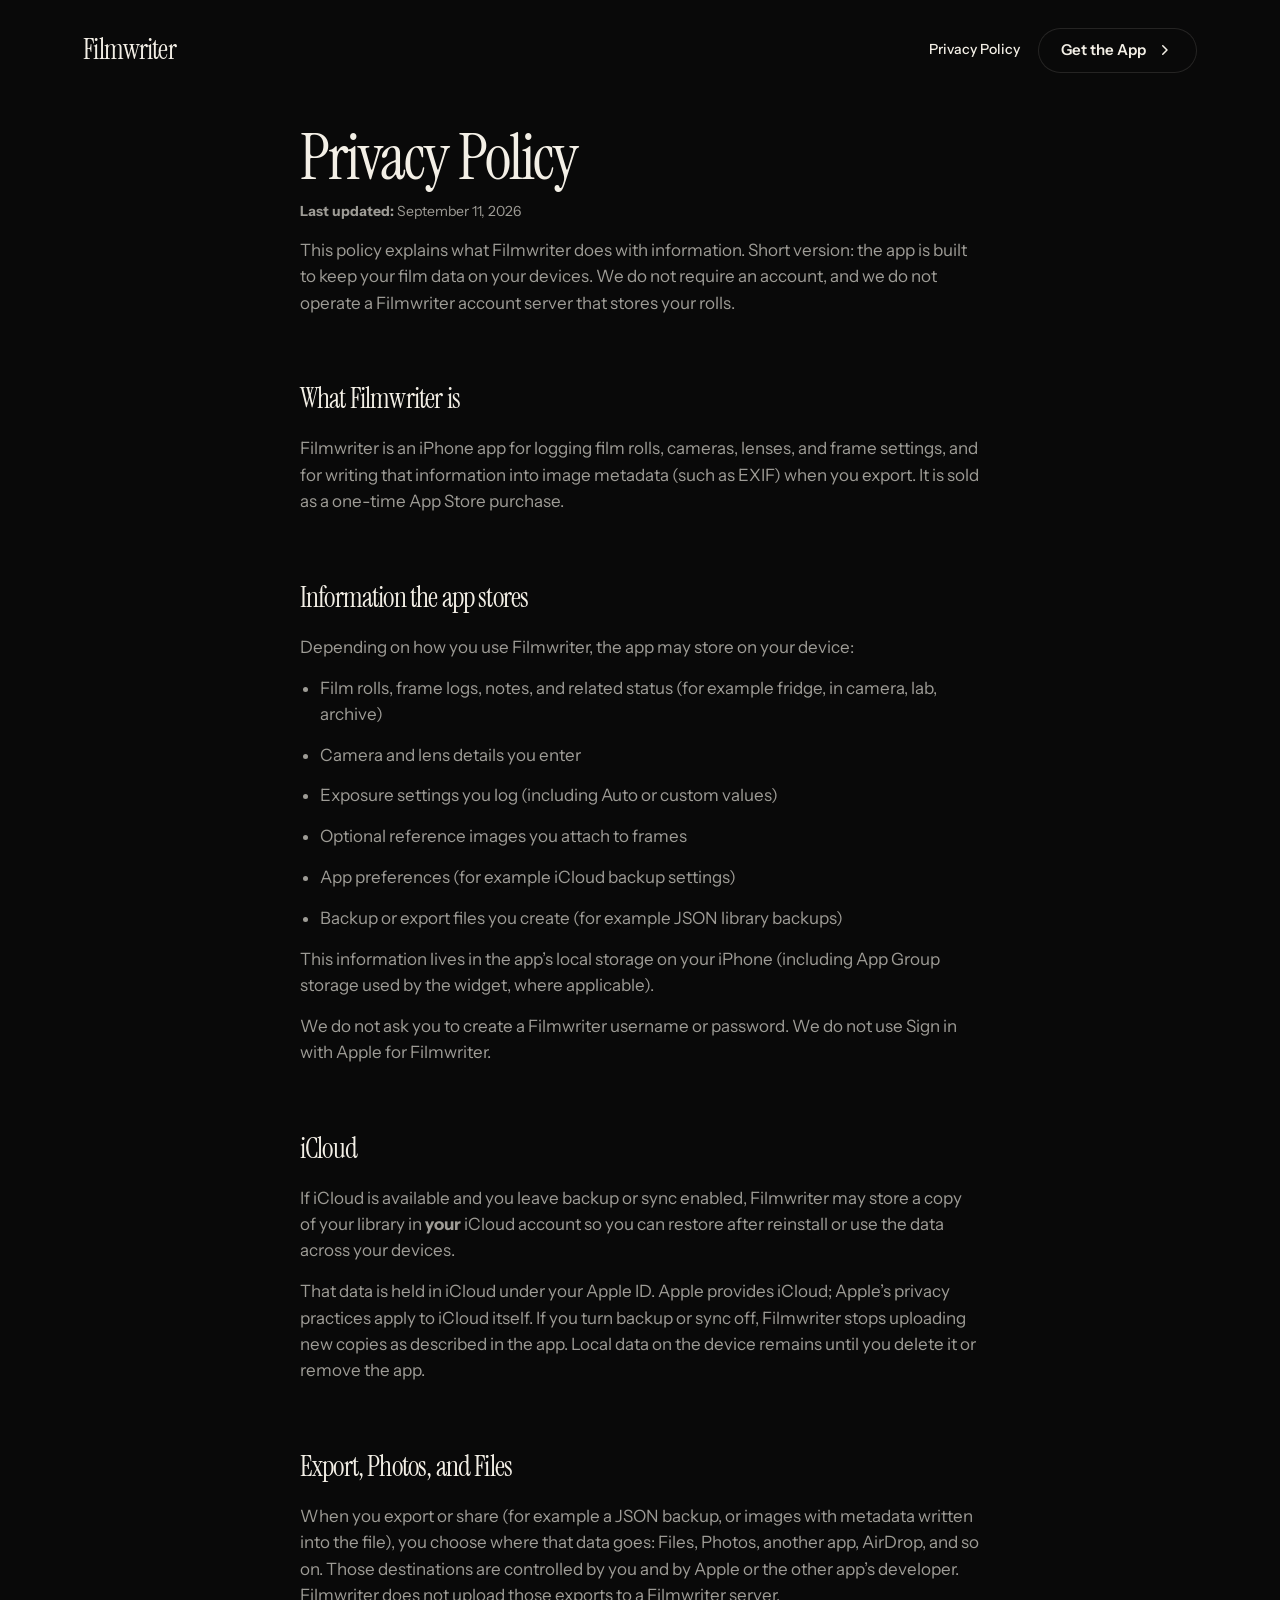
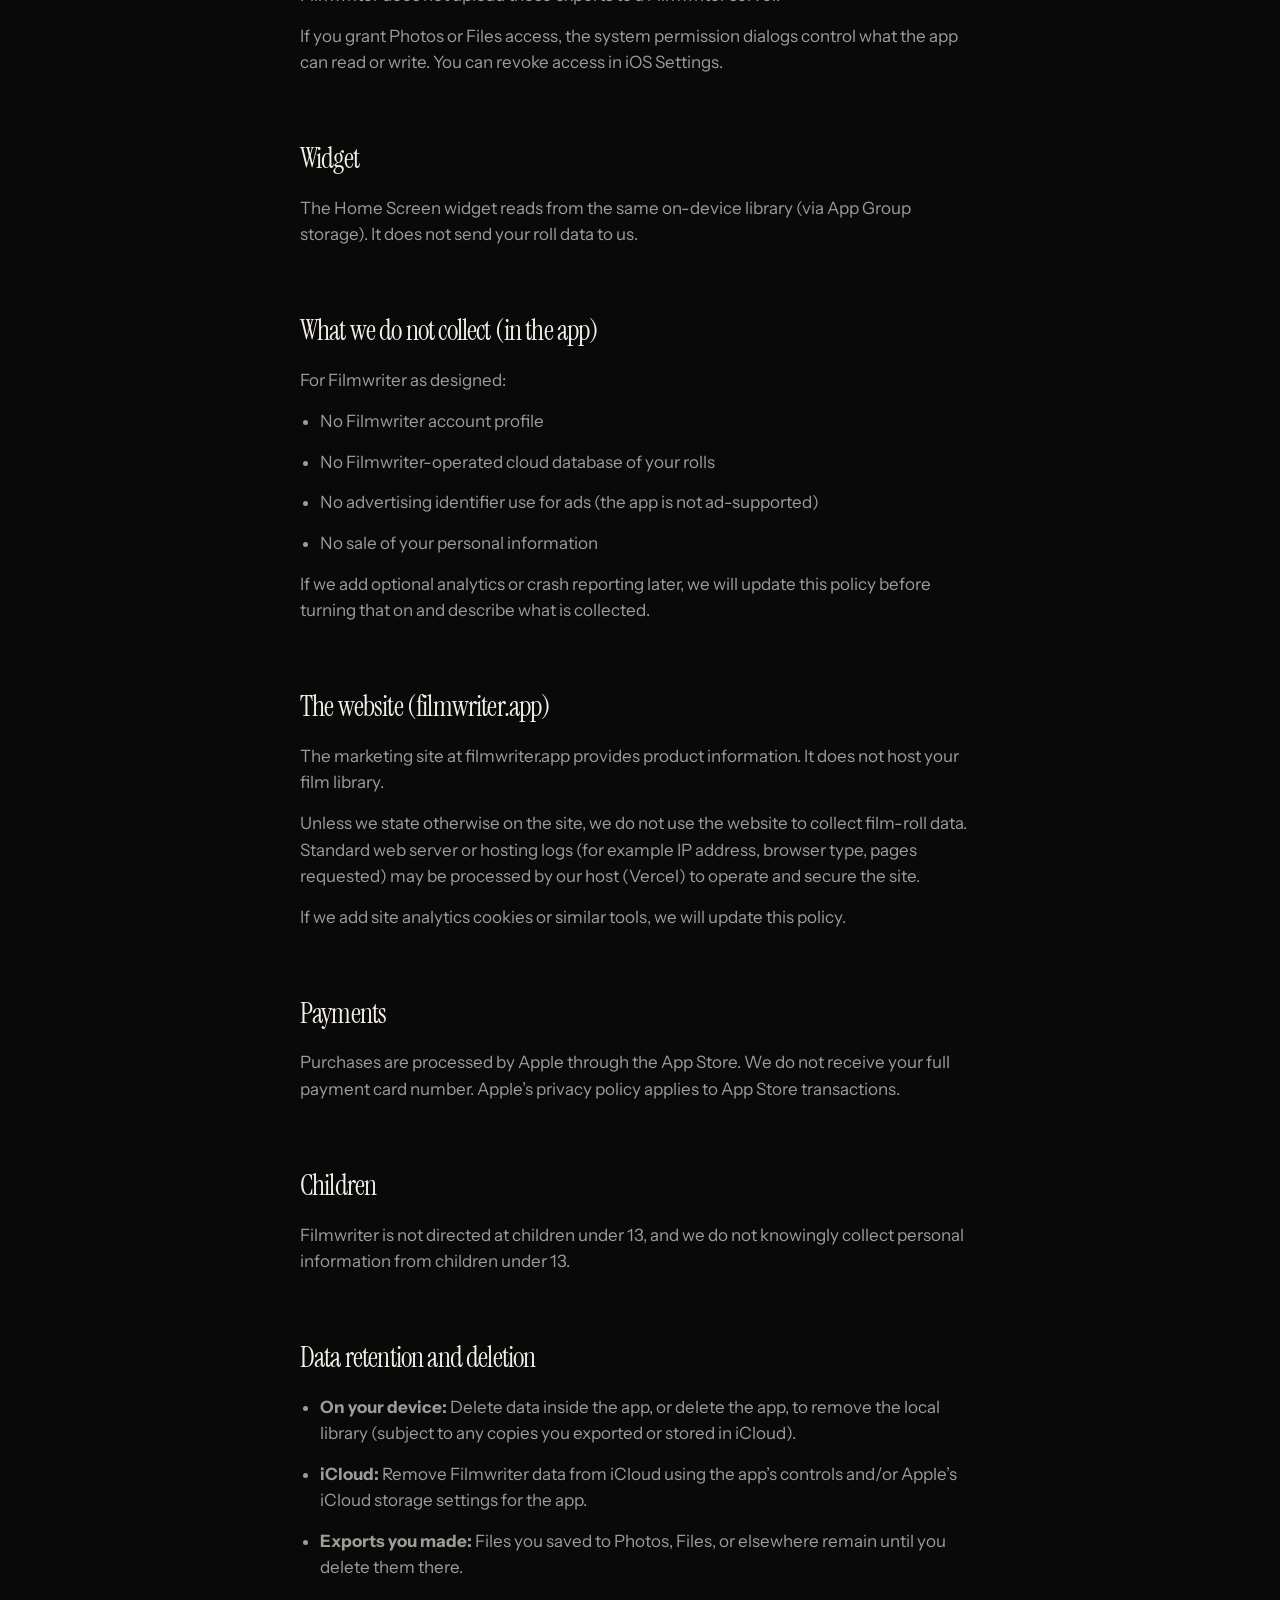
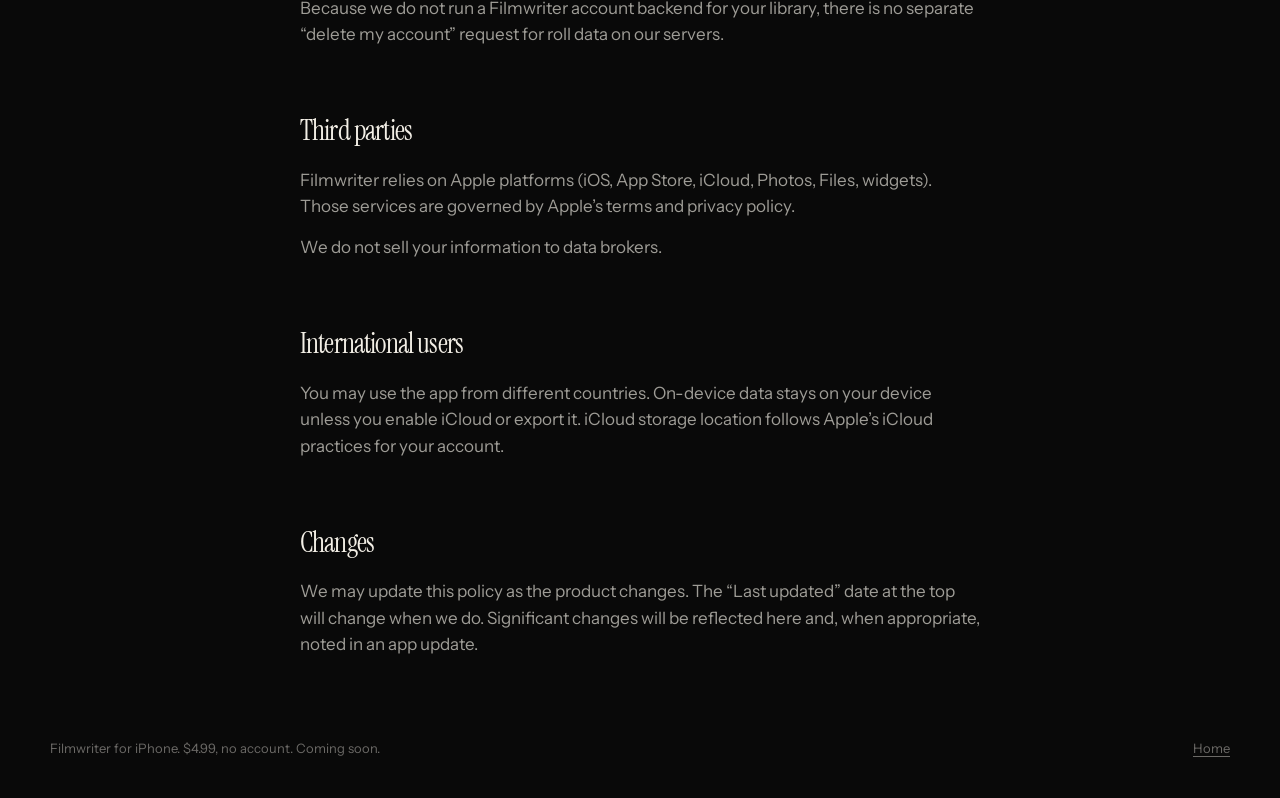
==== privacy.html @ 329762ef "Add a privacy policy page and a more descriptive site title. Co-authored-by: Cursor <cursoragent@cur" ====
<!DOCTYPE html>
<html lang="en">
  <head>
    <meta charset="UTF-8" />
    <meta name="viewport" content="width=device-width, initial-scale=1.0" />
    <title>Privacy Policy — Filmwriter</title>
    <meta
      name="description"
      content="Filmwriter keeps your film data on your devices. No account required. Read the privacy policy."
    />
    <link rel="preconnect" href="https://fonts.googleapis.com" />
    <link rel="preconnect" href="https://fonts.gstatic.com" crossorigin />
    <link
      href="https://fonts.googleapis.com/css2?family=Instrument+Sans:ital,wght@0,400;0,500;0,600;1,400&family=Instrument+Serif:ital@0;1&display=swap"
      rel="stylesheet"
    />
    <link rel="stylesheet" href="css/styles.css" />
  </head>
  <body>
    <header class="nav">
      <a class="wordmark" href="index.html">Filmwriter</a>
      <div class="nav-actions">
        <a class="nav-link" href="privacy.html" aria-current="page">Privacy Policy</a>
        <a class="get-app" href="index.html#features">
          <span class="get-app-glow" aria-hidden="true"></span>
          <span class="get-app-inner">
            <span class="get-app-label">Get the App</span>
            <svg
              class="get-app-icon"
              viewBox="0 0 20 20"
              fill="currentColor"
              aria-hidden="true"
            >
              <path
                fill-rule="evenodd"
                clip-rule="evenodd"
                d="M8.22 5.22a.75.75 0 0 1 1.06 0l4.25 4.25a.75.75 0 0 1 0 1.06l-4.25 4.25a.75.75 0 0 1-1.06-1.06L11.94 10 8.22 6.28a.75.75 0 0 1 0-1.06Z"
              />
            </svg>
          </span>
        </a>
      </div>
    </header>

    <main class="legal">
      <article class="legal-doc">
        <h1>Privacy Policy</h1>
        <p class="legal-updated"><strong>Last updated:</strong> September 11, 2026</p>

        <p>
          This policy explains what Filmwriter does with information. Short
          version: the app is built to keep your film data on your devices. We
          do not require an account, and we do not operate a Filmwriter account
          server that stores your rolls.
        </p>

        <h2>What Filmwriter is</h2>
        <p>
          Filmwriter is an iPhone app for logging film rolls, cameras, lenses,
          and frame settings, and for writing that information into image
          metadata (such as EXIF) when you export. It is sold as a one-time App
          Store purchase.
        </p>

        <h2>Information the app stores</h2>
        <p>
          Depending on how you use Filmwriter, the app may store on your device:
        </p>
        <ul>
          <li>
            Film rolls, frame logs, notes, and related status (for example
            fridge, in camera, lab, archive)
          </li>
          <li>Camera and lens details you enter</li>
          <li>
            Exposure settings you log (including Auto or custom values)
          </li>
          <li>Optional reference images you attach to frames</li>
          <li>App preferences (for example iCloud backup settings)</li>
          <li>
            Backup or export files you create (for example JSON library backups)
          </li>
        </ul>
        <p>
          This information lives in the app’s local storage on your iPhone
          (including App Group storage used by the widget, where applicable).
        </p>
        <p>
          We do not ask you to create a Filmwriter username or password. We do
          not use Sign in with Apple for Filmwriter.
        </p>

        <h2>iCloud</h2>
        <p>
          If iCloud is available and you leave backup or sync enabled,
          Filmwriter may store a copy of your library in <strong>your</strong>
          iCloud account so you can restore after reinstall or use the data
          across your devices.
        </p>
        <p>
          That data is held in iCloud under your Apple ID. Apple provides
          iCloud; Apple’s privacy practices apply to iCloud itself. If you turn
          backup or sync off, Filmwriter stops uploading new copies as described
          in the app. Local data on the device remains until you delete it or
          remove the app.
        </p>

        <h2>Export, Photos, and Files</h2>
        <p>
          When you export or share (for example a JSON backup, or images with
          metadata written into the file), you choose where that data goes:
          Files, Photos, another app, AirDrop, and so on. Those destinations are
          controlled by you and by Apple or the other app’s developer.
          Filmwriter does not upload those exports to a Filmwriter server.
        </p>
        <p>
          If you grant Photos or Files access, the system permission dialogs
          control what the app can read or write. You can revoke access in iOS
          Settings.
        </p>

        <h2>Widget</h2>
        <p>
          The Home Screen widget reads from the same on-device library (via App
          Group storage). It does not send your roll data to us.
        </p>

        <h2>What we do not collect (in the app)</h2>
        <p>For Filmwriter as designed:</p>
        <ul>
          <li>No Filmwriter account profile</li>
          <li>No Filmwriter-operated cloud database of your rolls</li>
          <li>
            No advertising identifier use for ads (the app is not ad-supported)
          </li>
          <li>No sale of your personal information</li>
        </ul>
        <p>
          If we add optional analytics or crash reporting later, we will update
          this policy before turning that on and describe what is collected.
        </p>

        <h2>The website (filmwriter.app)</h2>
        <p>
          The marketing site at filmwriter.app provides product information. It
          does not host your film library.
        </p>
        <p>
          Unless we state otherwise on the site, we do not use the website to
          collect film-roll data. Standard web server or hosting logs (for
          example IP address, browser type, pages requested) may be processed by
          our host (Vercel) to operate and secure the site.
        </p>
        <p>
          If we add site analytics cookies or similar tools, we will update this
          policy.
        </p>

        <h2>Payments</h2>
        <p>
          Purchases are processed by Apple through the App Store. We do not
          receive your full payment card number. Apple’s privacy policy applies
          to App Store transactions.
        </p>

        <h2>Children</h2>
        <p>
          Filmwriter is not directed at children under 13, and we do not
          knowingly collect personal information from children under 13.
        </p>

        <h2>Data retention and deletion</h2>
        <ul>
          <li>
            <strong>On your device:</strong> Delete data inside the app, or
            delete the app, to remove the local library (subject to any copies
            you exported or stored in iCloud).
          </li>
          <li>
            <strong>iCloud:</strong> Remove Filmwriter data from iCloud using
            the app’s controls and/or Apple’s iCloud storage settings for the
            app.
          </li>
          <li>
            <strong>Exports you made:</strong> Files you saved to Photos, Files,
            or elsewhere remain until you delete them there.
          </li>
        </ul>
        <p>
          Because we do not run a Filmwriter account backend for your library,
          there is no separate “delete my account” request for roll data on our
          servers.
        </p>

        <h2>Third parties</h2>
        <p>
          Filmwriter relies on Apple platforms (iOS, App Store, iCloud, Photos,
          Files, widgets). Those services are governed by Apple’s terms and
          privacy policy.
        </p>
        <p>We do not sell your information to data brokers.</p>

        <h2>International users</h2>
        <p>
          You may use the app from different countries. On-device data stays on
          your device unless you enable iCloud or export it. iCloud storage
          location follows Apple’s iCloud practices for your account.
        </p>

        <h2>Changes</h2>
        <p>
          We may update this policy as the product changes. The “Last updated”
          date at the top will change when we do. Significant changes will be
          reflected here and, when appropriate, noted in an app update.
        </p>
      </article>
    </main>

    <footer class="footer">
      <p>Filmwriter for iPhone. $4.99, no account. Coming soon.</p>
      <p class="footer-credit">
        <a href="index.html">Home</a>
      </p>
    </footer>
  </body>
</html>
---- css/styles.css ----
:root {
  --bg: #090909;
  --paper: #f3efe6;
  --paper-muted: rgba(243, 239, 230, 0.64);
  --paper-faint: rgba(243, 239, 230, 0.42);
  --line: rgba(243, 239, 230, 0.12);
  --accent: #d7c4ff;
  --font-serif: "Instrument Serif", "Times New Roman", serif;
  --font-sans: "Instrument Sans", system-ui, sans-serif;
  --page-pad: clamp(28px, 6.5vw, 96px);
}

*,
*::before,
*::after {
  box-sizing: border-box;
  margin: 0;
  padding: 0;
}

html {
  scroll-behavior: smooth;
}

body {
  background: var(--bg);
  color: var(--paper);
  font-family: var(--font-sans);
  font-size: 17px;
  line-height: 1.55;
  -webkit-font-smoothing: antialiased;
  text-rendering: optimizeLegibility;
}

img,
canvas {
  display: block;
  max-width: 100%;
}

a {
  color: inherit;
  text-decoration: none;
}

.nav {
  position: fixed;
  top: 0;
  left: 0;
  right: 0;
  z-index: 10;
  display: flex;
  align-items: center;
  justify-content: space-between;
  padding: 28px var(--page-pad);
  pointer-events: none;
}

.nav a {
  pointer-events: auto;
}

.wordmark {
  font-family: var(--font-serif);
  font-size: 28px;
  letter-spacing: -0.03em;
  line-height: 1;
}

.nav-actions {
  display: flex;
  align-items: center;
  gap: 18px;
  pointer-events: auto;
}

.nav-link {
  font-size: 14px;
  font-weight: 500;
  color: var(--paper-muted);
  white-space: nowrap;
}

.nav-link:hover,
.nav-link[aria-current="page"] {
  color: var(--paper);
}

.get-app {
  position: relative;
  display: inline-block;
  padding: 1px;
  border-radius: 999px;
  background: var(--line);
  color: var(--paper);
  font-family: inherit;
  font-size: 15px;
  font-weight: 600;
  line-height: 1.5;
  box-shadow: none;
  transition: transform 0.3s ease-in-out;
}

.get-app-glow {
  position: absolute;
  inset: 0;
  border-radius: inherit;
  background: linear-gradient(90deg, #2dd4bf, #3b82f6, #a855f7);
  opacity: 0;
  transition: opacity 0.5s ease;
}

.get-app-inner {
  position: relative;
  z-index: 1;
  display: flex;
  align-items: center;
  gap: 8px;
  padding: 10px 22px;
  border-radius: 999px;
  background: var(--bg);
}

.get-app-label,
.get-app-icon {
  transition: transform 0.5s ease;
}

.get-app-icon {
  width: 20px;
  height: 20px;
  flex-shrink: 0;
}

.get-app:hover,
.get-app:focus-visible {
  transform: scale(1.05);
  outline: none;
}

.get-app:hover .get-app-glow,
.get-app:focus-visible .get-app-glow {
  opacity: 1;
}

.get-app:hover .get-app-label,
.get-app:hover .get-app-icon,
.get-app:focus-visible .get-app-label,
.get-app:focus-visible .get-app-icon {
  transform: translateX(4px);
}

.get-app:active {
  transform: scale(0.95);
}

.hero {
  position: relative;
  min-height: 100svh;
  display: flex;
  align-items: flex-end;
  overflow: hidden;
  background: var(--bg);
}

.hero-shader {
  position: absolute;
  inset: 0;
  width: 100%;
  height: 100%;
}

.hero-veil {
  position: absolute;
  inset: 0;
  background:
    linear-gradient(180deg, rgba(9, 9, 9, 0.18) 0%, rgba(9, 9, 9, 0.08) 38%, rgba(9, 9, 9, 0.55) 72%, var(--bg) 100%),
    linear-gradient(90deg, rgba(9, 9, 9, 0.35) 0%, transparent 42%);
  pointer-events: none;
}

.hero-content {
  position: relative;
  z-index: 1;
  width: min(720px, calc(100% - 2 * var(--page-pad)));
  margin: 0 var(--page-pad) 96px;
}

.hero-kicker,
.feature-index {
  font-size: 12px;
  font-weight: 500;
  letter-spacing: 0.16em;
  text-transform: uppercase;
  color: var(--accent);
}

.hero h1 {
  margin-top: 14px;
  font-family: var(--font-serif);
  font-size: clamp(44px, 7.2vw, 84px);
  font-weight: 400;
  letter-spacing: -0.03em;
  line-height: 0.95;
}

.hero-lede {
  margin-top: 22px;
  max-width: 42ch;
  font-size: clamp(17px, 2vw, 20px);
  color: var(--paper-muted);
}

.hero-actions {
  margin-top: 28px;
}

.app-store {
  display: inline-flex;
  align-items: center;
  min-height: 44px;
  padding: 0 18px;
  border: 1px solid var(--line);
  border-radius: 999px;
  background: rgba(9, 9, 9, 0.35);
  backdrop-filter: blur(12px);
  font-size: 14px;
  font-weight: 500;
  color: var(--paper);
}

.features {
  position: relative;
  width: min(1180px, calc(100% - 56px));
  margin: 0 auto;
  padding: 96px 0 120px;
  border-top: 1px solid var(--line);
  scroll-margin-top: 24px;
}

.features-stage {
  display: grid;
  grid-template-columns: minmax(240px, 0.78fr) minmax(0, 1.22fr);
  gap: 8px 40px;
  align-items: center;
}

.feature-visual {
  position: sticky;
  top: 72px;
  width: 100%;
  max-width: 420px;
  aspect-ratio: 1080 / 1920;
  justify-self: center;
  overflow: hidden;
}

.feature-visual img {
  position: absolute;
  inset: 0;
  width: 100%;
  height: 100%;
  object-fit: contain;
  transform: scale(1.22);
  opacity: 0;
  pointer-events: none;
  transition: opacity 0.35s ease;
}

.feature-visual img.is-active {
  opacity: 1;
}

.feature-list {
  list-style: none;
  display: grid;
  gap: 0;
}

.feature-list li {
  display: grid;
  grid-template-columns: 48px minmax(0, 1fr);
  gap: 18px;
  padding: 28px 0;
  border-top: 1px solid var(--line);
  cursor: pointer;
  transition: opacity 0.25s ease;
}

.feature-list li:last-child {
  border-bottom: 1px solid var(--line);
}

.feature-list li {
  opacity: 0.48;
}

.feature-list li.is-active,
.feature-list li:hover {
  opacity: 1;
}

.feature-index {
  padding-top: 8px;
}

.feature-list h3 {
  font-family: var(--font-serif);
  font-size: clamp(24px, 2.4vw, 30px);
  font-weight: 400;
  letter-spacing: -0.03em;
  line-height: 1.15;
}

.feature-list p {
  margin-top: 8px;
  color: var(--paper-muted);
}

.footer {
  display: flex;
  flex-wrap: wrap;
  justify-content: space-between;
  gap: 12px 24px;
  width: min(1180px, calc(100% - 56px));
  margin: 0 auto;
  padding: 0 0 40px;
  color: var(--paper-faint);
  font-size: 13px;
}

.footer a {
  border-bottom: 1px solid currentColor;
}

.footer a:hover {
  color: var(--paper);
}

.legal {
  padding: 128px 0 80px;
}

.legal-doc {
  width: min(680px, calc(100% - 2 * var(--page-pad)));
  margin: 0 auto;
}

.legal-doc h1 {
  font-family: var(--font-serif);
  font-size: clamp(40px, 6vw, 64px);
  font-weight: 400;
  letter-spacing: -0.03em;
  line-height: 0.95;
}

.legal-updated {
  margin-top: 16px;
  color: var(--paper-faint);
  font-size: 14px;
}

.legal-doc h2 {
  margin-top: 2.2em;
  font-family: var(--font-serif);
  font-size: 28px;
  font-weight: 400;
  letter-spacing: -0.03em;
}

.legal-doc p,
.legal-doc li {
  margin-top: 0.85em;
  color: var(--paper-muted);
}

.legal-doc ul {
  margin: 0.4em 0 0;
  padding-left: 1.2em;
}

.legal-doc a {
  color: var(--paper);
  border-bottom: 1px solid var(--line);
}

.legal-doc a:hover {
  border-bottom-color: var(--paper);
}

@media (max-width: 860px) {
  .features {
    padding: 72px 0 88px;
  }

  .features-stage {
    grid-template-columns: 1fr;
    gap: 28px;
  }

  .feature-visual {
    position: relative;
    top: auto;
    width: min(320px, 70%);
    max-height: none;
    justify-self: center;
  }

  .hero-content {
    margin-bottom: 72px;
  }
}

@media (max-width: 560px) {
  .features,
  .footer {
    width: calc(100% - 40px);
  }
}

@media (prefers-reduced-motion: reduce) {
  html {
    scroll-behavior: auto;
  }

  .feature-visual img,
  .feature-list li,
  .get-app,
  .get-app-glow,
  .get-app-label,
  .get-app-icon {
    transition: none;
  }

  .get-app:hover,
  .get-app:hover .get-app-label,
  .get-app:hover .get-app-icon {
    transform: none;
  }
}
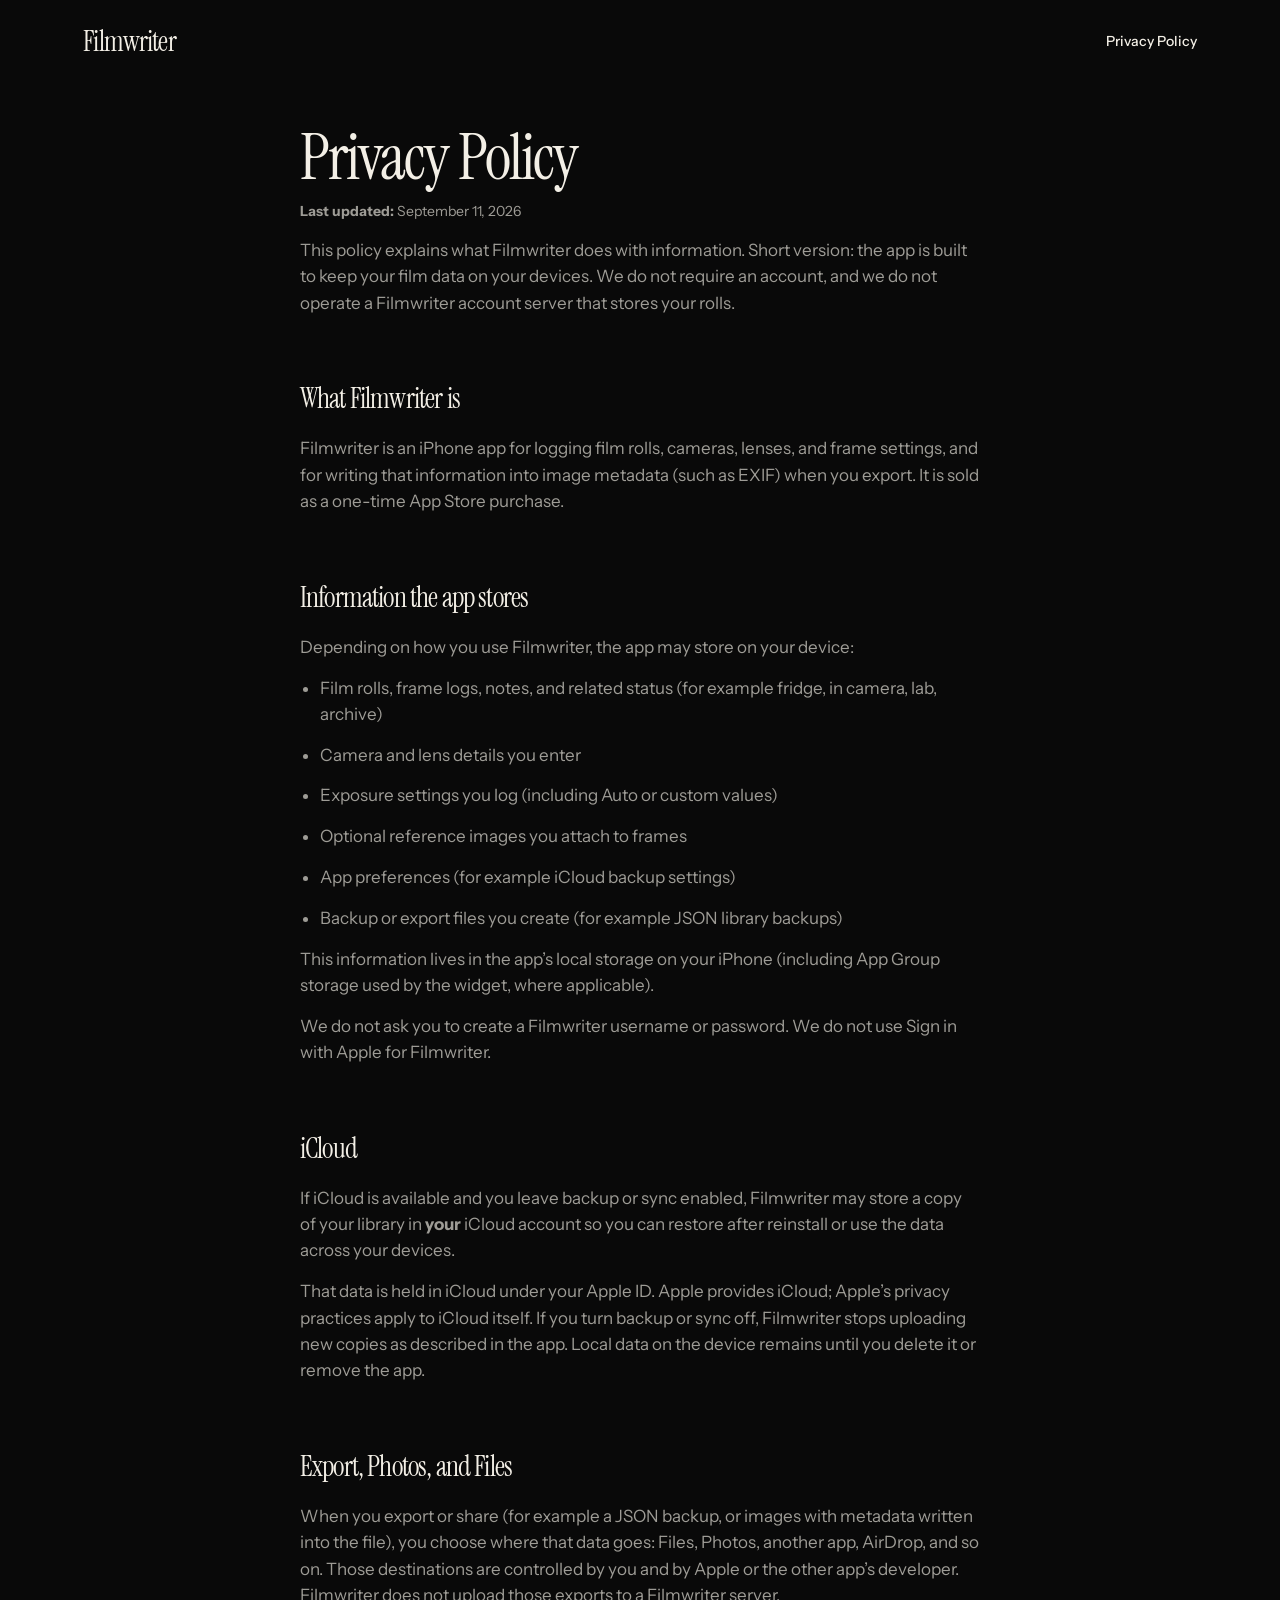
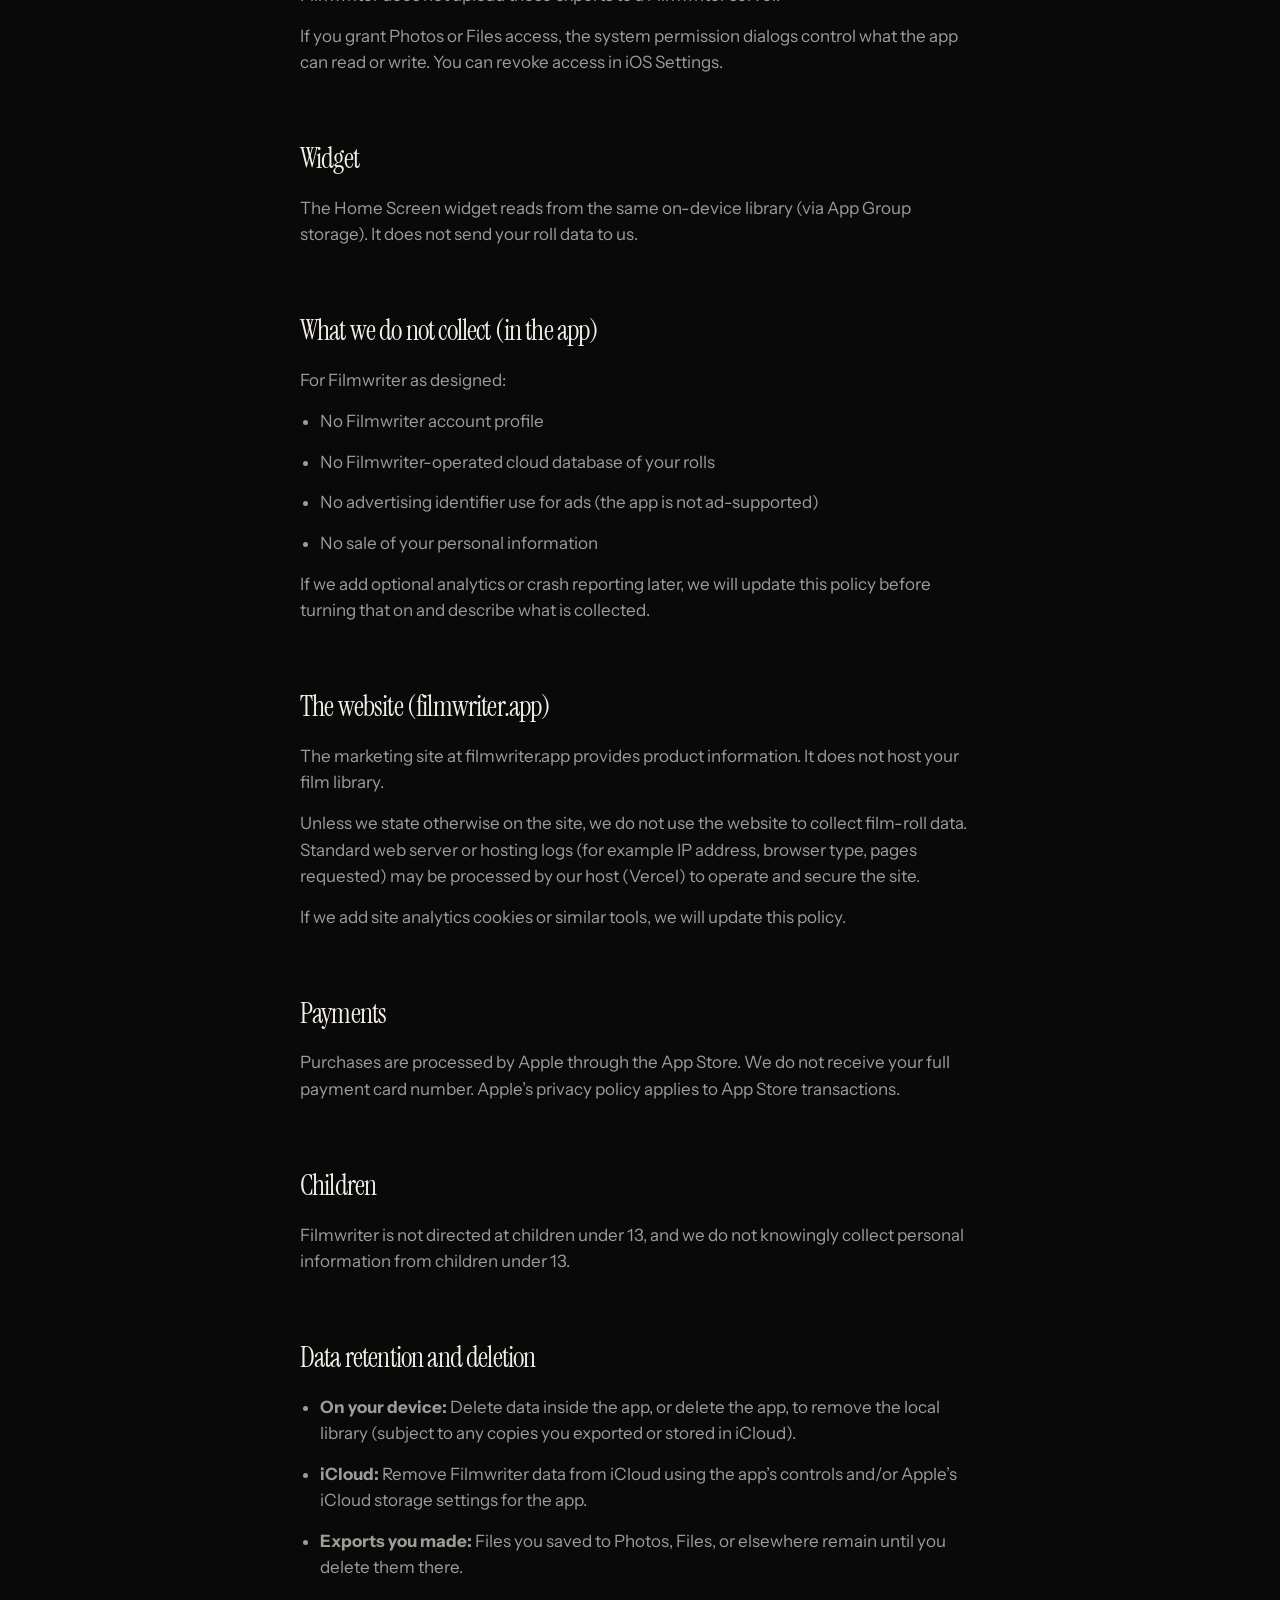
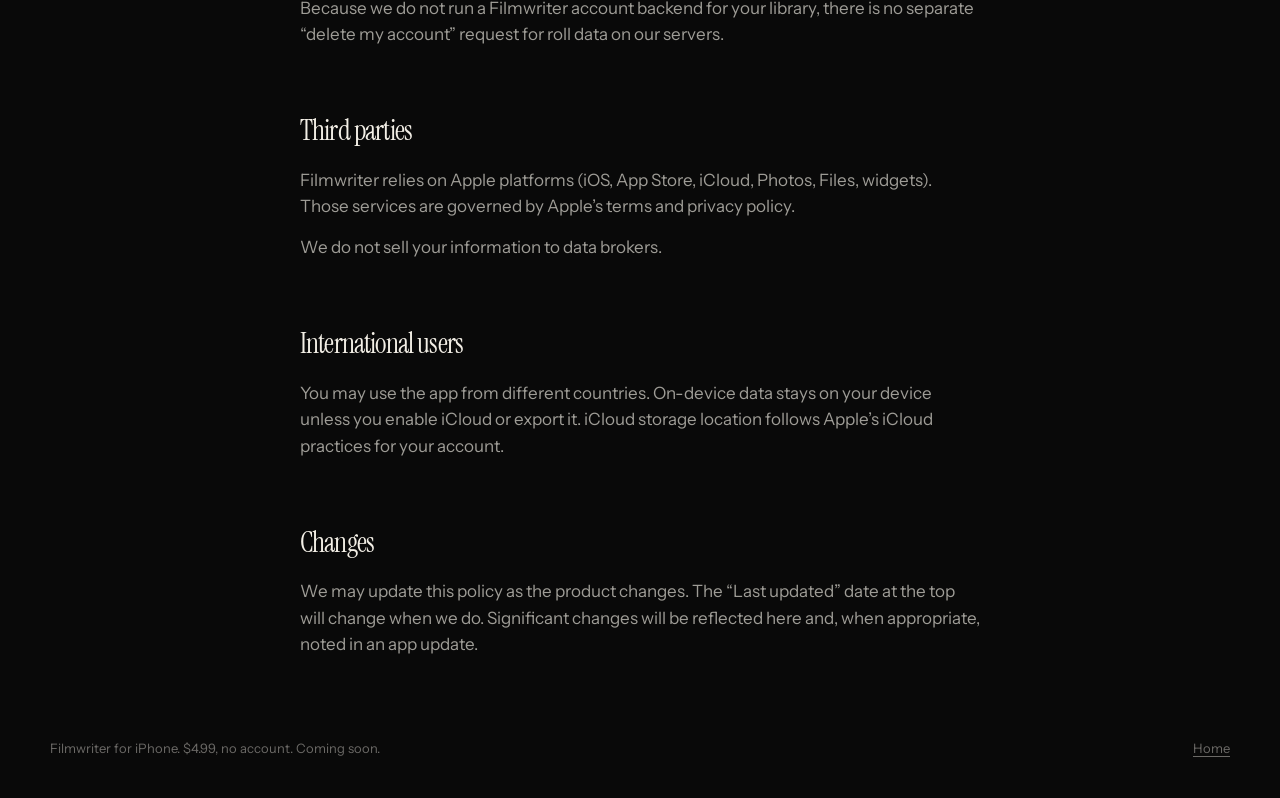
==== commit 8f55228f: "Clarify the hero copy and hide Get the App until launch. Co-authored-by: Cursor <cursoragent@cursor." ====
--- a/privacy.html
+++ b/privacy.html
@@ -21,24 +21,6 @@
       <a class="wordmark" href="index.html">Filmwriter</a>
       <div class="nav-actions">
         <a class="nav-link" href="privacy.html" aria-current="page">Privacy Policy</a>
-        <a class="get-app" href="index.html#features">
-          <span class="get-app-glow" aria-hidden="true"></span>
-          <span class="get-app-inner">
-            <span class="get-app-label">Get the App</span>
-            <svg
-              class="get-app-icon"
-              viewBox="0 0 20 20"
-              fill="currentColor"
-              aria-hidden="true"
-            >
-              <path
-                fill-rule="evenodd"
-                clip-rule="evenodd"
-                d="M8.22 5.22a.75.75 0 0 1 1.06 0l4.25 4.25a.75.75 0 0 1 0 1.06l-4.25 4.25a.75.75 0 0 1-1.06-1.06L11.94 10 8.22 6.28a.75.75 0 0 1 0-1.06Z"
-              />
-            </svg>
-          </span>
-        </a>
       </div>
     </header>
 
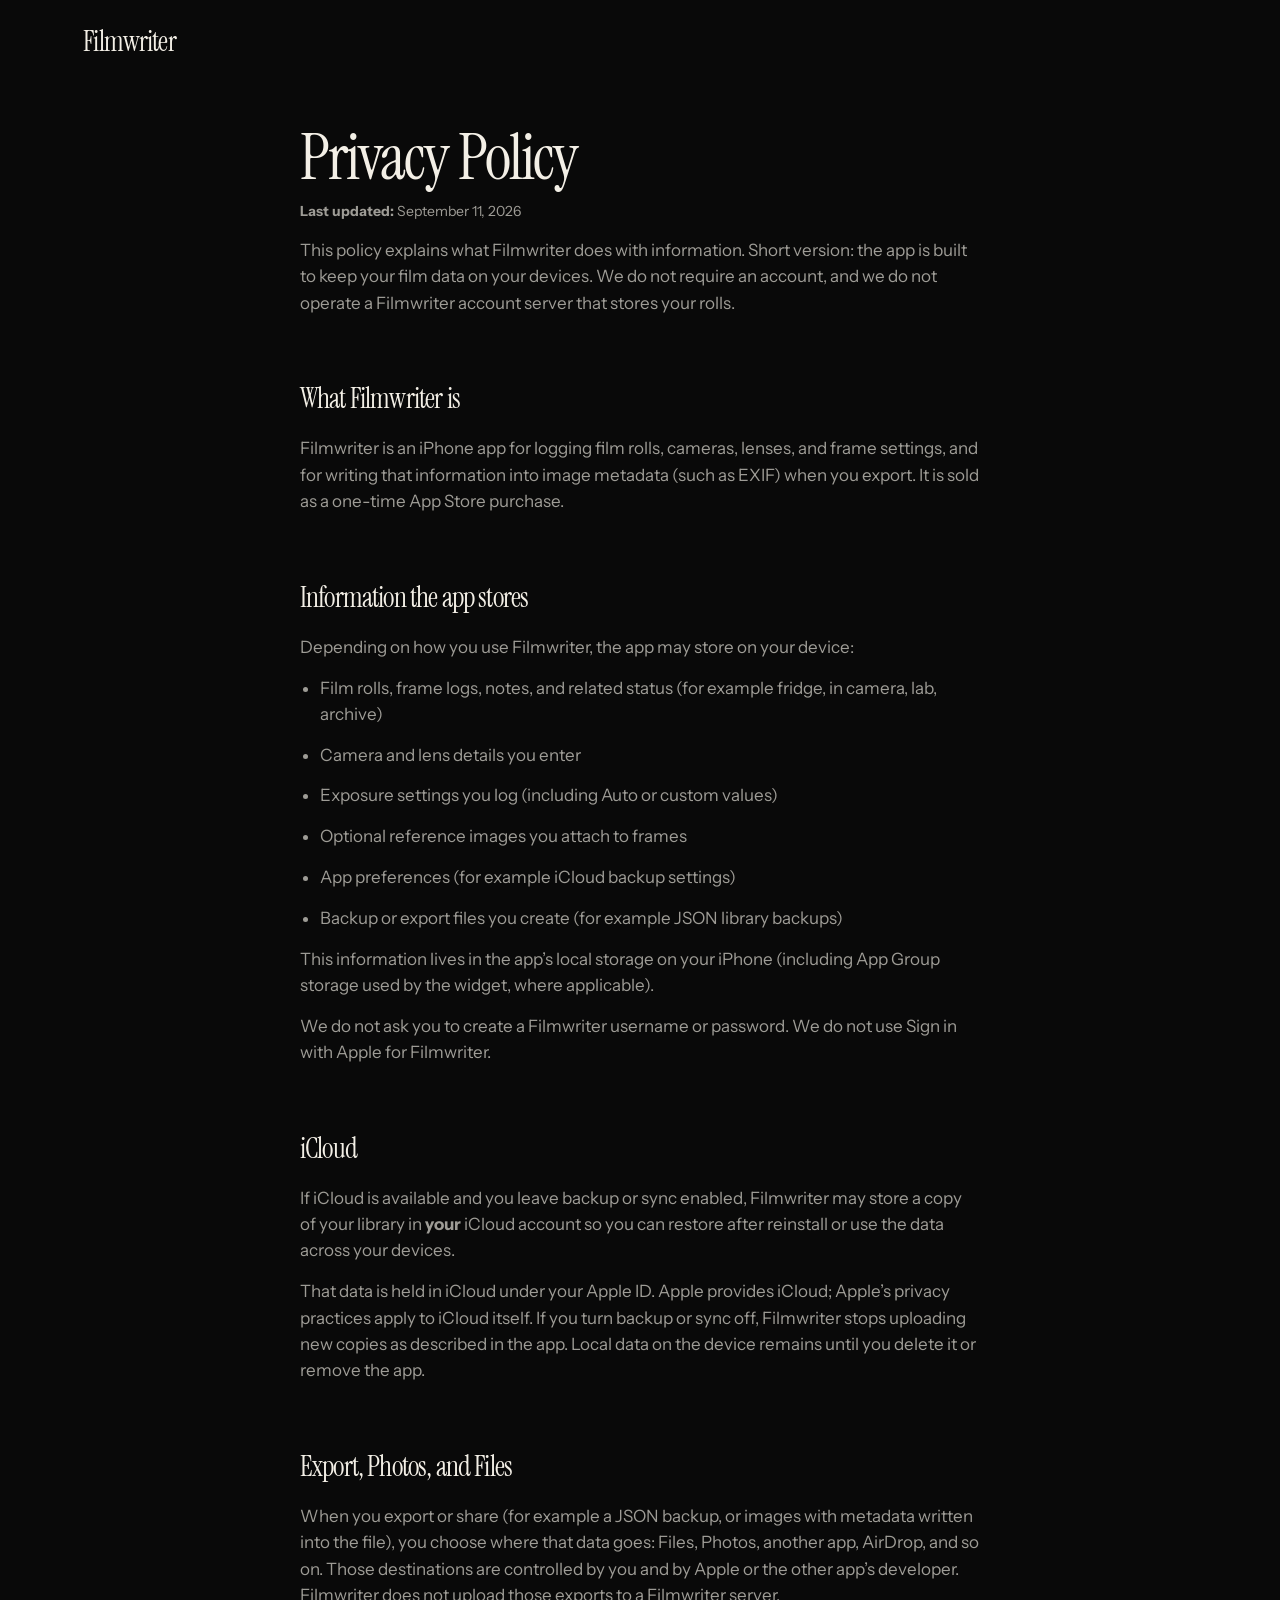
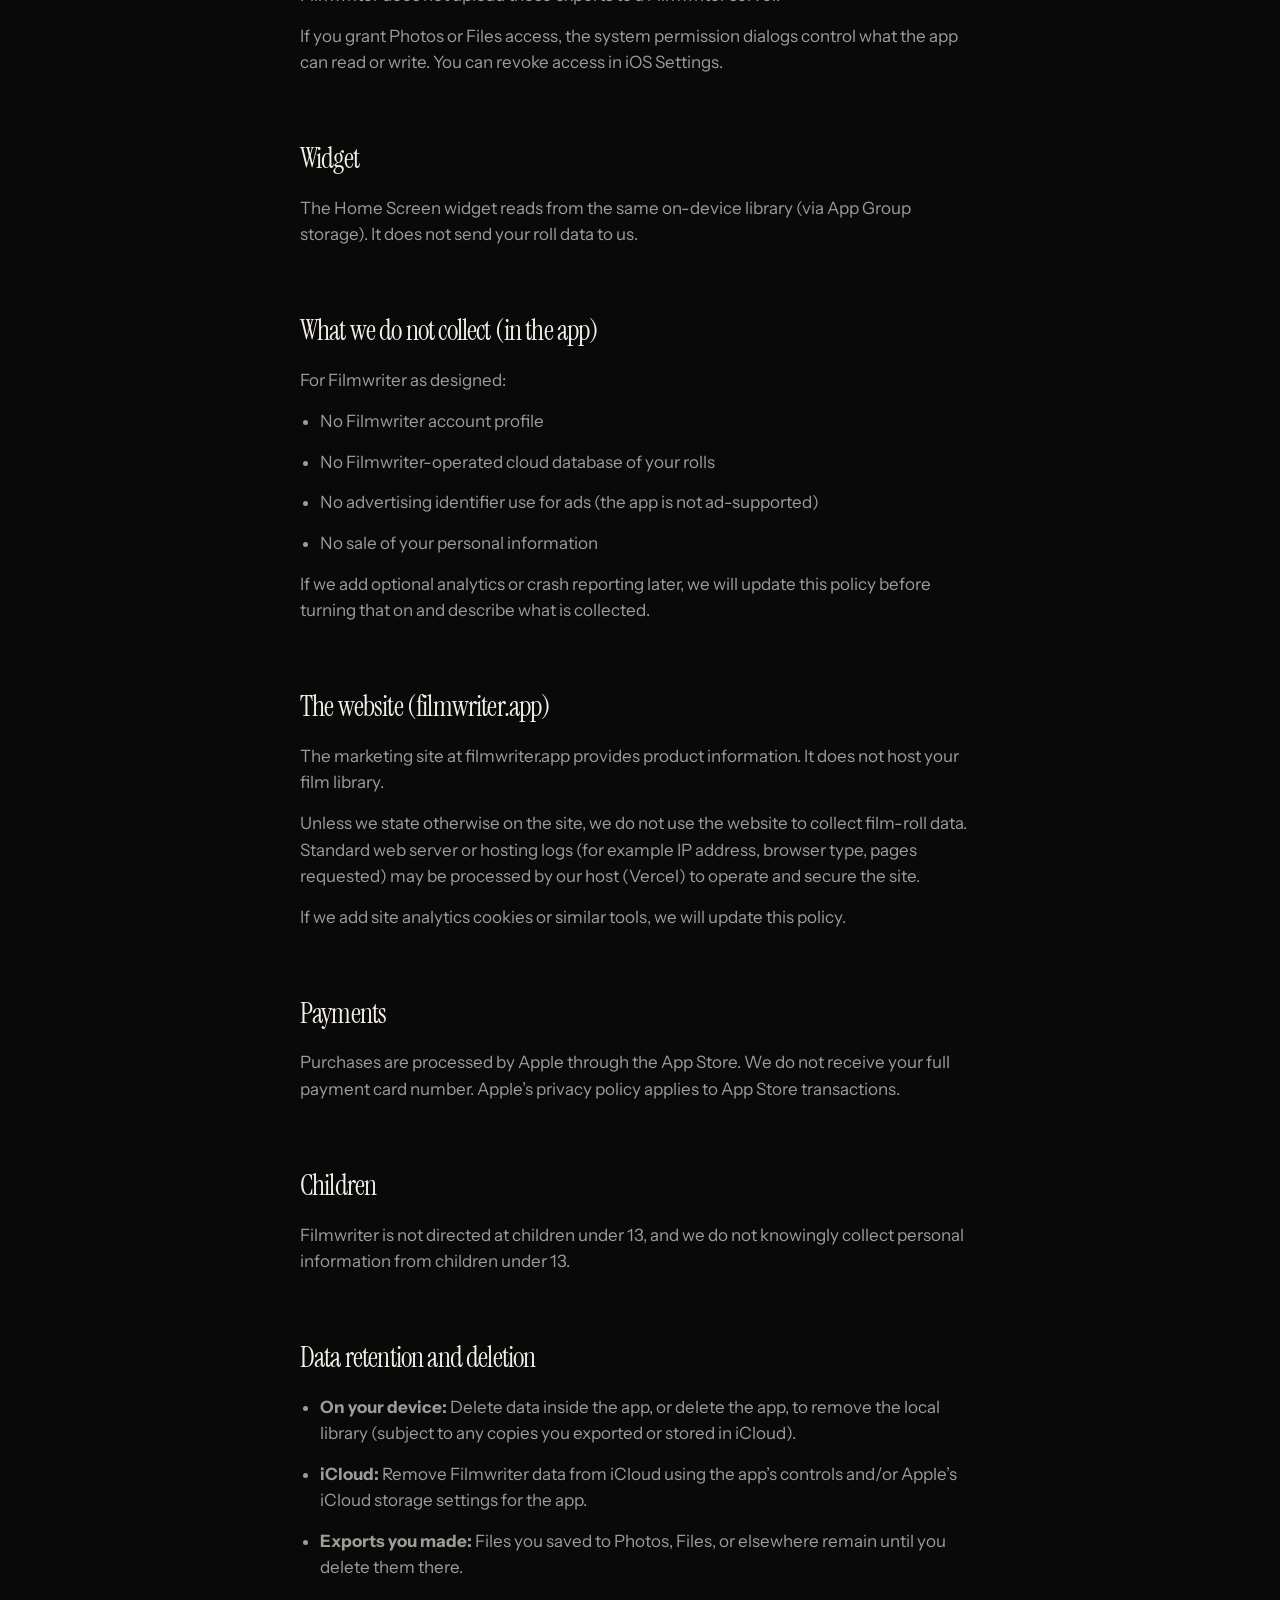
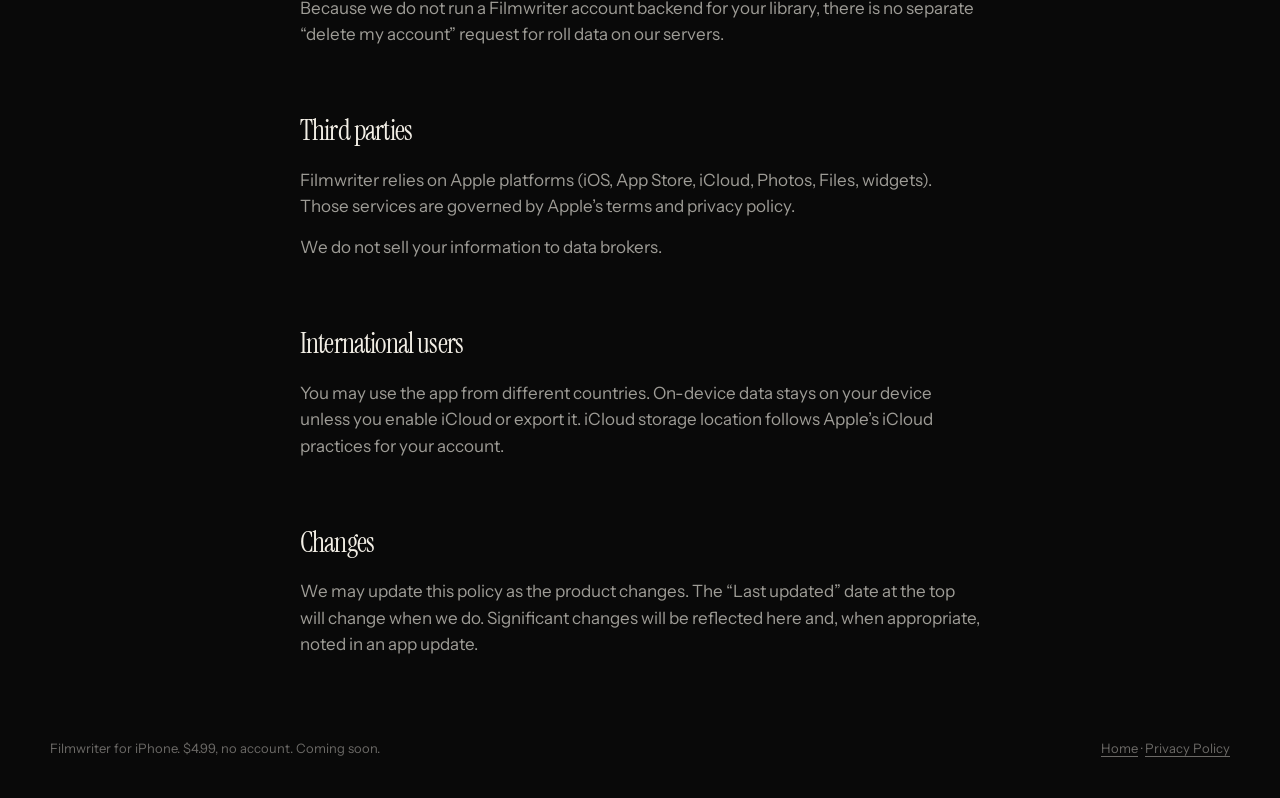
==== commit 423cf9db: "Move privacy into the footer and refresh the hero pills. Co-authored-by: Cursor <cursoragent@cursor." ====
--- a/privacy.html
+++ b/privacy.html
@@ -19,9 +19,6 @@
   <body>
     <header class="nav">
       <a class="wordmark" href="index.html">Filmwriter</a>
-      <div class="nav-actions">
-        <a class="nav-link" href="privacy.html" aria-current="page">Privacy Policy</a>
-      </div>
     </header>
 
     <main class="legal">
@@ -202,6 +199,8 @@
       <p>Filmwriter for iPhone. $4.99, no account. Coming soon.</p>
       <p class="footer-credit">
         <a href="index.html">Home</a>
+        ·
+        <a href="privacy.html" aria-current="page">Privacy Policy</a>
       </p>
     </footer>
   </body>
--- a/css/styles.css
+++ b/css/styles.css
@@ -186,7 +186,6 @@
   margin: 0 var(--page-pad) 96px;
 }
 
-.hero-kicker,
 .feature-index {
   font-size: 12px;
   font-weight: 500;
@@ -196,7 +195,7 @@
 }
 
 .hero h1 {
-  margin-top: 14px;
+  margin-top: 0;
   font-family: var(--font-serif);
   font-size: clamp(44px, 7.2vw, 84px);
   font-weight: 400;
@@ -212,6 +211,10 @@
 }
 
 .hero-actions {
+  display: flex;
+  flex-wrap: wrap;
+  align-items: center;
+  gap: 10px;
   margin-top: 28px;
 }
 
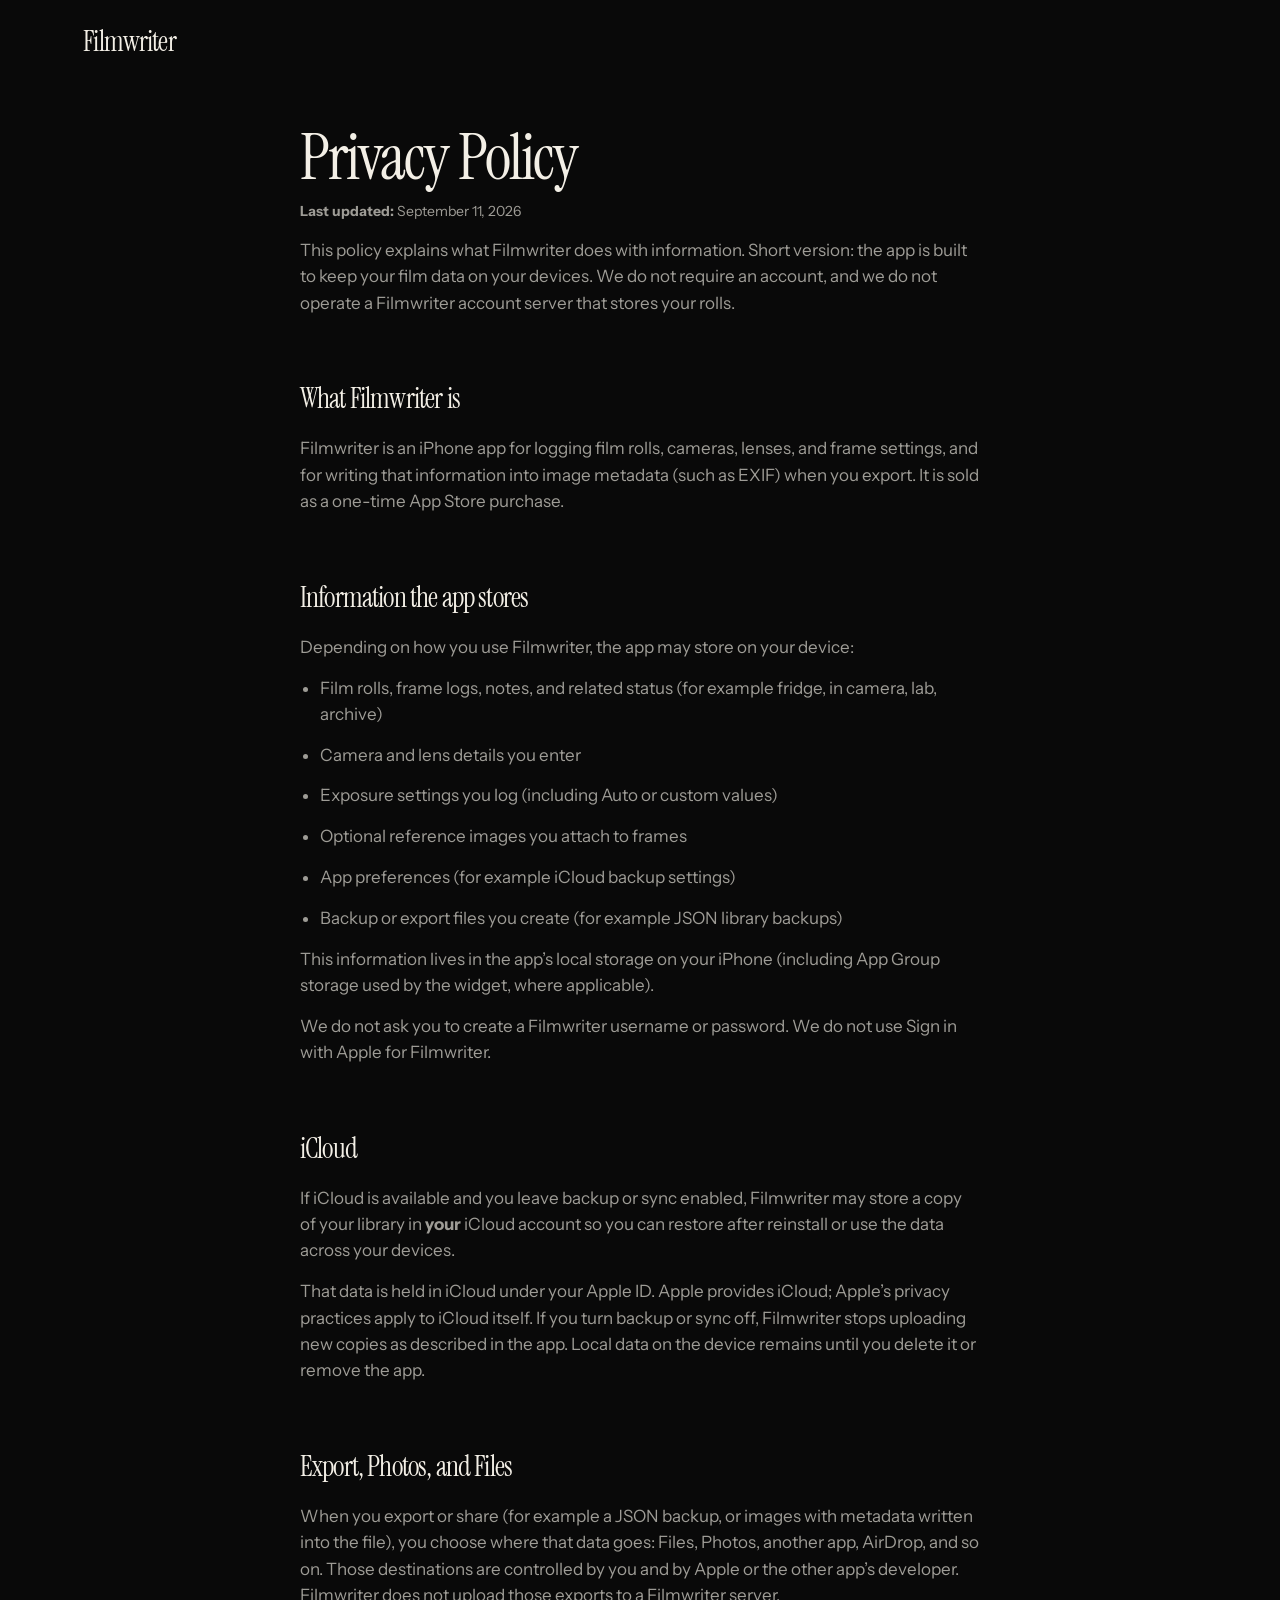
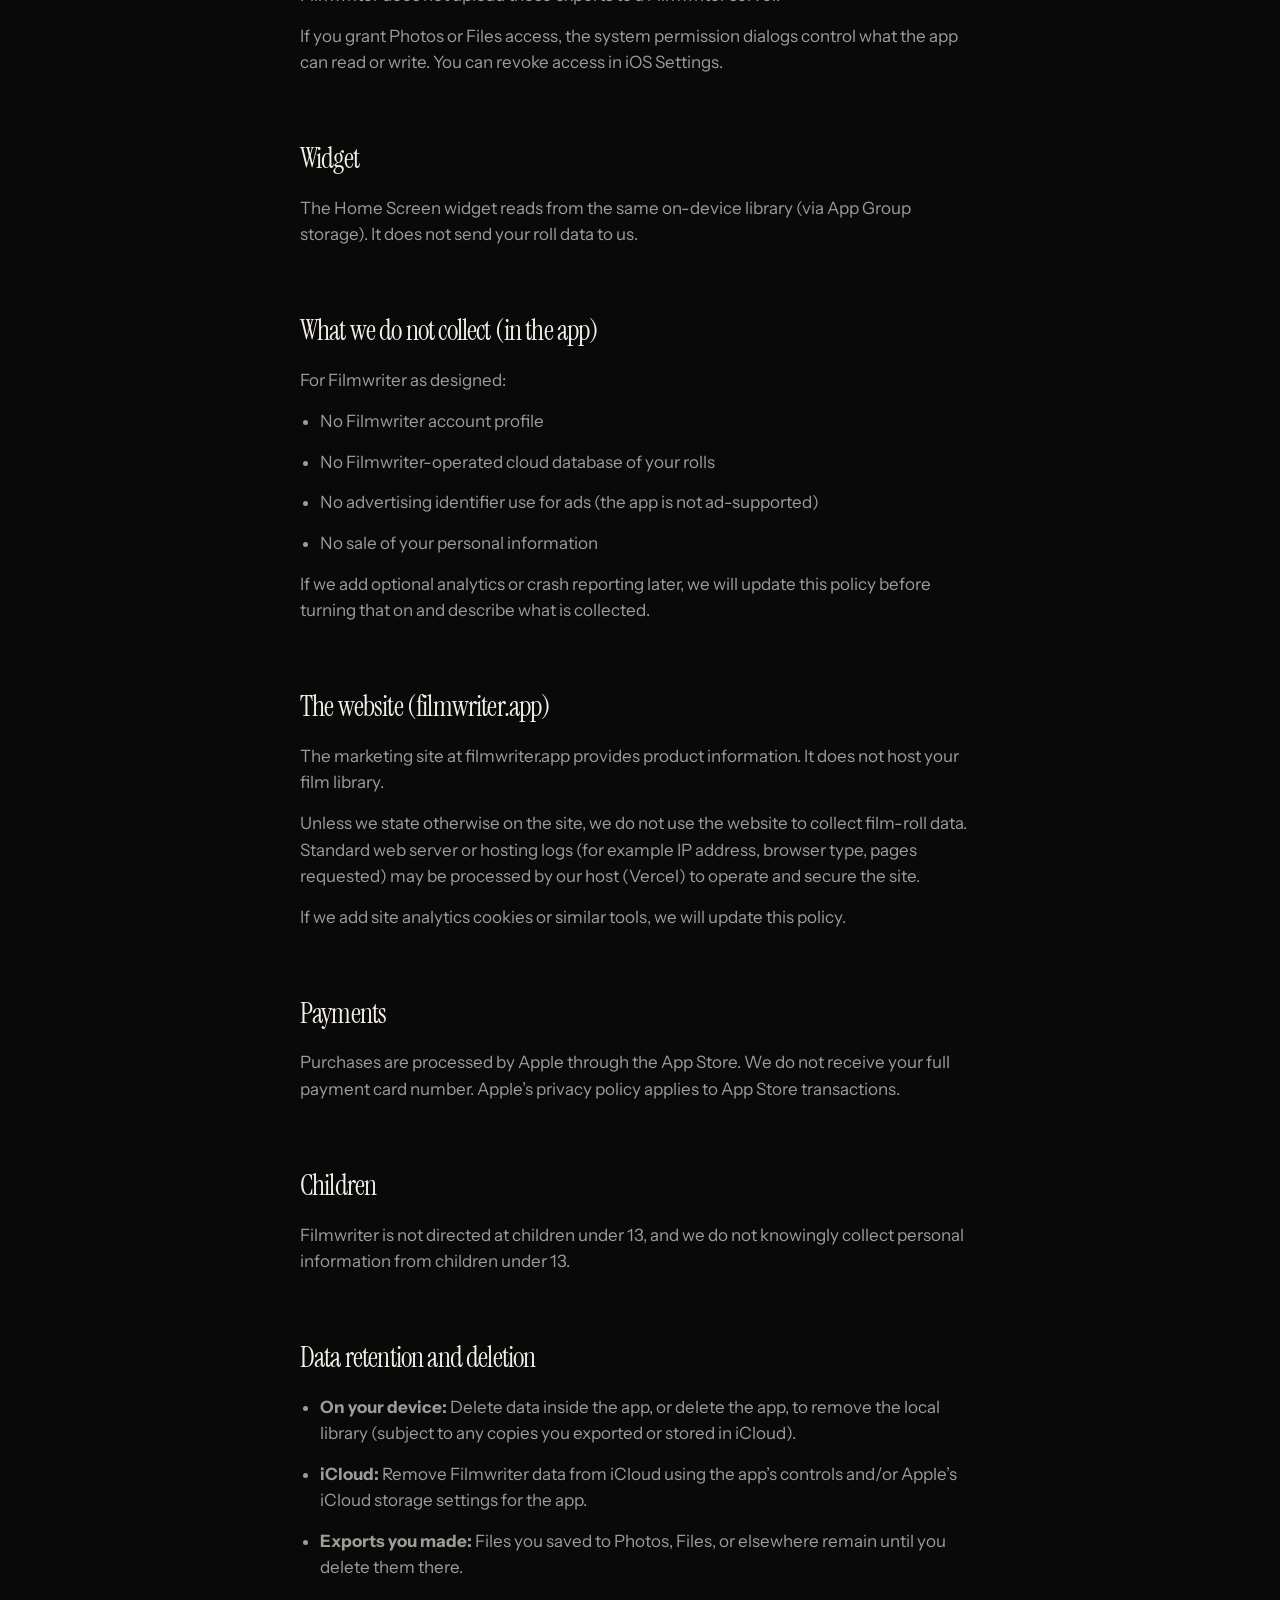
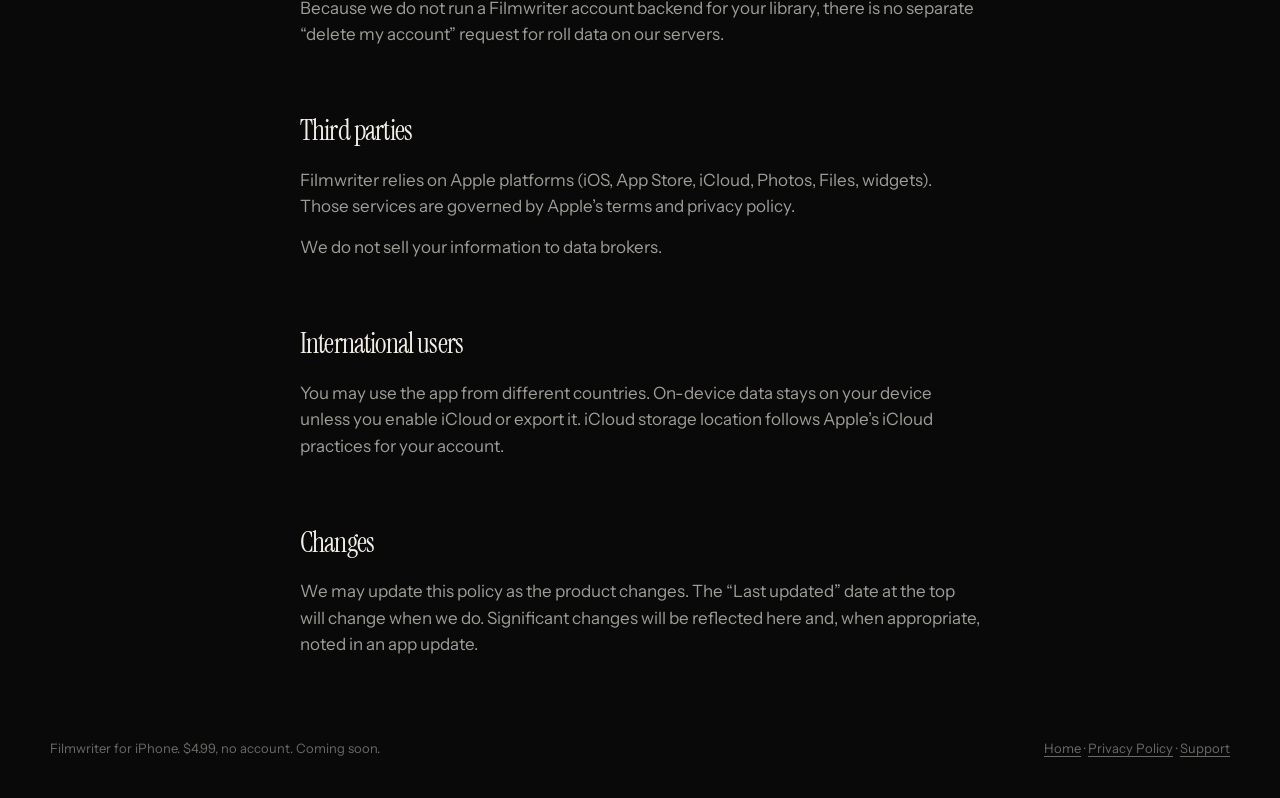
==== commit 0241eda4: "Add Support link to footers of index and privacy pages Co-authored-by: Peter Osmenda <digitalunknown" ====
--- a/privacy.html
+++ b/privacy.html
@@ -2,7 +2,9 @@
 <html lang="en">
   <head>
     <meta charset="UTF-8" />
-    <meta name="viewport" content="width=device-width, initial-scale=1.0" />
+    <meta name="viewport" content="width=device-width, initial-scale=1.0, viewport-fit=cover" />
+    <meta name="apple-mobile-web-app-capable" content="yes" />
+    <meta name="apple-mobile-web-app-status-bar-style" content="black-translucent" />
     <title>Privacy Policy — Filmwriter</title>
     <meta
       name="description"
@@ -201,6 +203,8 @@
         <a href="index.html">Home</a>
         ·
         <a href="privacy.html" aria-current="page">Privacy Policy</a>
+        ·
+        <a href="support.html">Support</a>
       </p>
     </footer>
   </body>
--- a/css/styles.css
+++ b/css/styles.css
@@ -20,6 +20,7 @@
 
 html {
   scroll-behavior: smooth;
+  color-scheme: dark;
 }
 
 body {
@@ -52,7 +53,7 @@
   display: flex;
   align-items: center;
   justify-content: space-between;
-  padding: 28px var(--page-pad);
+  padding: calc(28px + env(safe-area-inset-top, 0px)) var(--page-pad) 28px;
   pointer-events: none;
 }
 
@@ -157,6 +158,7 @@
 .hero {
   position: relative;
   min-height: 100svh;
+  min-height: 100dvh;
   display: flex;
   align-items: flex-end;
   overflow: hidden;
@@ -168,6 +170,7 @@
   inset: 0;
   width: 100%;
   height: 100%;
+  max-width: none;
 }
 
 .hero-veil {
@@ -205,7 +208,7 @@
 
 .hero-lede {
   margin-top: 22px;
-  max-width: 42ch;
+  max-width: 52ch;
   font-size: clamp(17px, 2vw, 20px);
   color: var(--paper-muted);
 }
@@ -214,7 +217,7 @@
   display: flex;
   flex-wrap: wrap;
   align-items: center;
-  gap: 10px;
+  gap: 14px;
   margin-top: 28px;
 }
 
@@ -327,7 +330,7 @@
   gap: 12px 24px;
   width: min(1180px, calc(100% - 56px));
   margin: 0 auto;
-  padding: 0 0 40px;
+  padding: 0 0 calc(40px + env(safe-area-inset-bottom, 0px));
   color: var(--paper-faint);
   font-size: 13px;
 }
@@ -392,6 +395,29 @@
 }
 
 @media (max-width: 860px) {
+  .nav {
+    position: absolute;
+    background: transparent;
+  }
+
+  .hero {
+    min-height: 100vh;
+    min-height: 100lvh;
+    overflow: visible;
+    background: transparent;
+  }
+
+  .hero-shader,
+  .hero-veil {
+    top: 0;
+    height: 100vh;
+    height: 100lvh;
+  }
+
+  .hero-shader {
+    opacity: 0.99;
+  }
+
   .features {
     padding: 72px 0 88px;
   }
